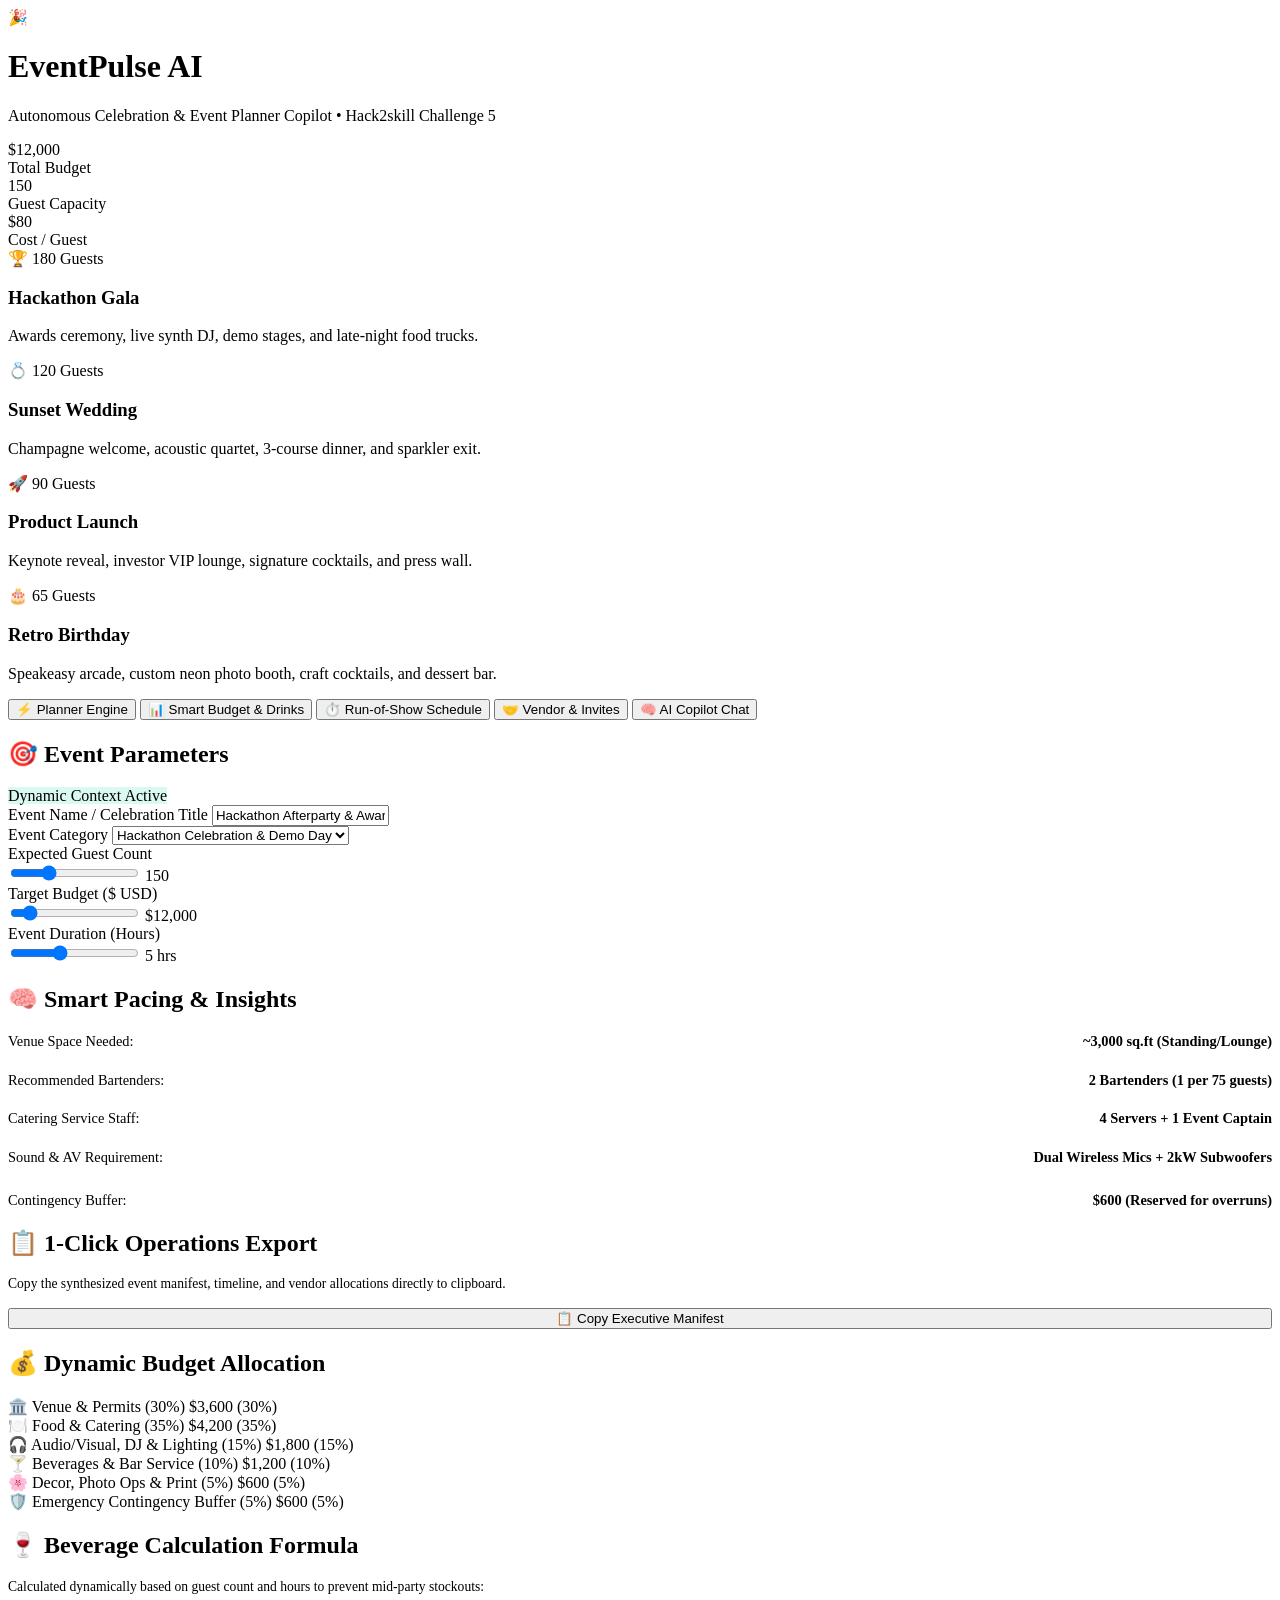
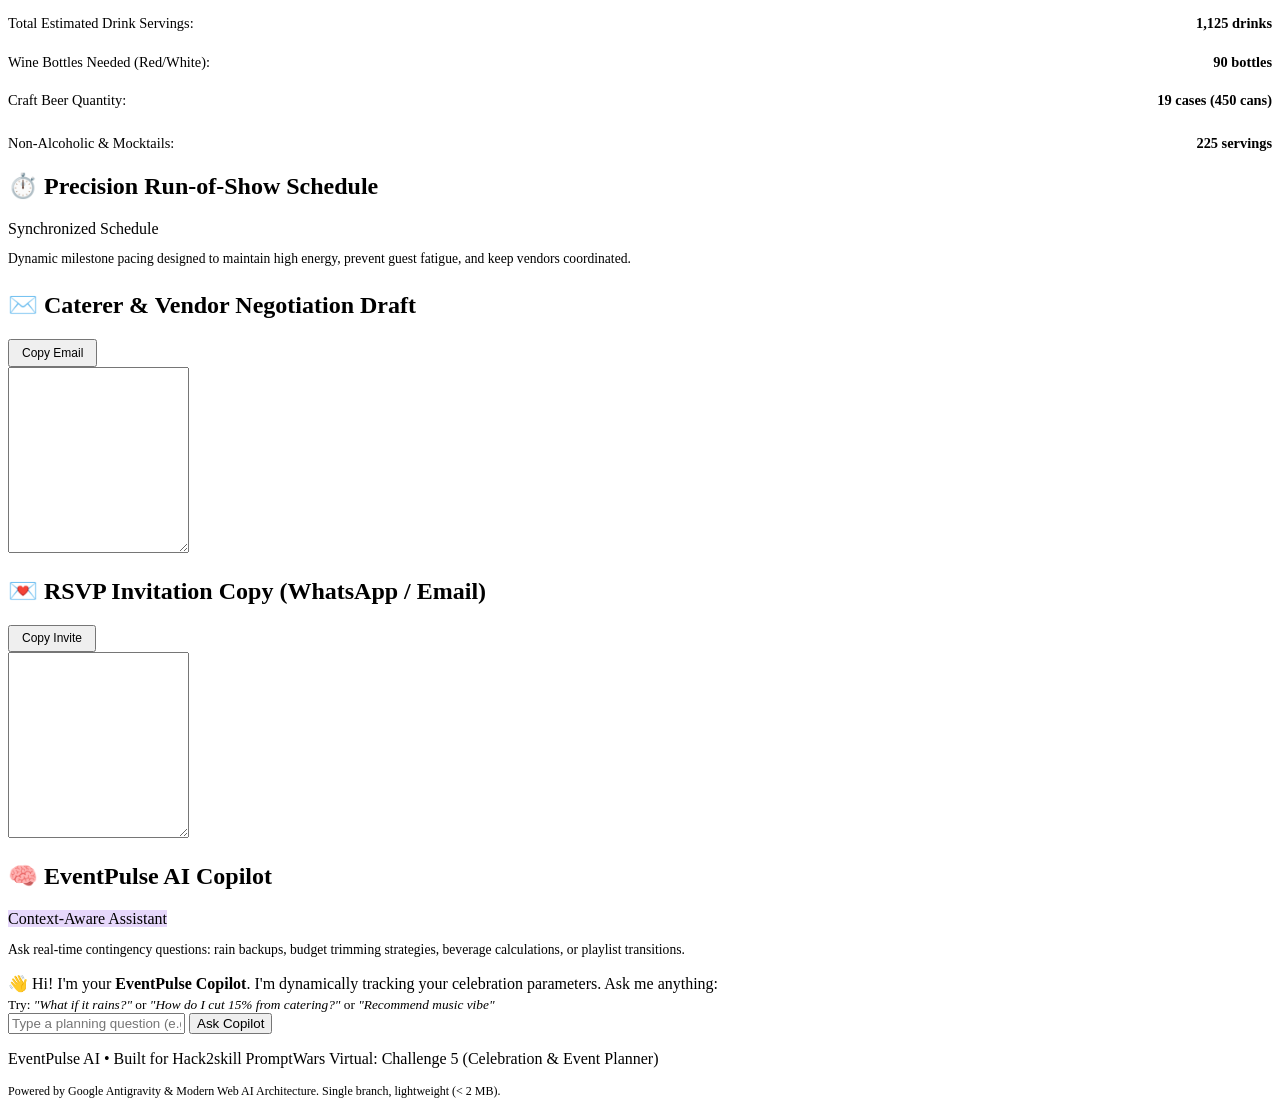
==== templates/index.html @ 2560b358 "feat: complete EventPulse AI celebration & event planner application with demo video" ====
<!DOCTYPE html>
<html lang="en">
<head>
  <meta charset="UTF-8" />
  <meta name="viewport" content="width=device-width, initial-scale=1.0"/>
  <title>EventPulse AI — Autonomous Celebration & Event Planner Copilot</title>
  <link rel="stylesheet" href="static/css/style.css" />
  <link rel="icon" href="data:image/svg+xml,<svg xmlns=%22http://www.w3.org/2000/svg%22 viewBox=%220%22%20%220%22%20%22100%22%20%22100%22><text y=%22.9em%22 font-size=%2290%22>🎉</text></svg>">
</head>
<body>
  <div class="container">
    <!-- Header -->
    <header>
      <div class="brand">
        <div class="logo-badge">🎉</div>
        <div>
          <h1 class="brand-title">EventPulse AI</h1>
          <p class="brand-tagline">Autonomous Celebration & Event Planner Copilot • Hack2skill Challenge 5</p>
        </div>
      </div>
      <div class="telemetry-bar">
        <div class="stat-pill">
          <div class="stat-val" id="header-budget-stat">$12,000</div>
          <div class="stat-lbl">Total Budget</div>
        </div>
        <div class="stat-pill">
          <div class="stat-val" id="header-guests-stat">150</div>
          <div class="stat-lbl">Guest Capacity</div>
        </div>
        <div class="stat-pill">
          <div class="stat-val" id="header-cpg-stat">$80</div>
          <div class="stat-lbl">Cost / Guest</div>
        </div>
      </div>
    </header>

    <!-- 1-Click Event Presets -->
    <section>
      <div class="presets-grid">
        <div class="preset-card" data-preset="hackathon">
          <div class="preset-header">
            <span class="preset-icon">🏆</span>
            <span class="preset-badge">180 Guests</span>
          </div>
          <h3 class="preset-title">Hackathon Gala</h3>
          <p class="preset-desc">Awards ceremony, live synth DJ, demo stages, and late-night food trucks.</p>
        </div>

        <div class="preset-card" data-preset="wedding">
          <div class="preset-header">
            <span class="preset-icon">💍</span>
            <span class="preset-badge">120 Guests</span>
          </div>
          <h3 class="preset-title">Sunset Wedding</h3>
          <p class="preset-desc">Champagne welcome, acoustic quartet, 3-course dinner, and sparkler exit.</p>
        </div>

        <div class="preset-card" data-preset="launch">
          <div class="preset-header">
            <span class="preset-icon">🚀</span>
            <span class="preset-badge">90 Guests</span>
          </div>
          <h3 class="preset-title">Product Launch</h3>
          <p class="preset-desc">Keynote reveal, investor VIP lounge, signature cocktails, and press wall.</p>
        </div>

        <div class="preset-card" data-preset="birthday">
          <div class="preset-header">
            <span class="preset-icon">🎂</span>
            <span class="preset-badge">65 Guests</span>
          </div>
          <h3 class="preset-title">Retro Birthday</h3>
          <p class="preset-desc">Speakeasy arcade, custom neon photo booth, craft cocktails, and dessert bar.</p>
        </div>
      </div>
    </section>

    <!-- Nav Tabs -->
    <nav class="tabs-nav">
      <button class="tab-btn active" data-tab="tab-overview" onclick="switchTab('tab-overview')">⚡ Planner Engine</button>
      <button class="tab-btn" data-tab="tab-budget" onclick="switchTab('tab-budget')">📊 Smart Budget & Drinks</button>
      <button class="tab-btn" data-tab="tab-timeline" onclick="switchTab('tab-timeline')">⏱️ Run-of-Show Schedule</button>
      <button class="tab-btn" data-tab="tab-vendors" onclick="switchTab('tab-vendors')">🤝 Vendor & Invites</button>
      <button class="tab-btn" data-tab="tab-copilot" onclick="switchTab('tab-copilot')">🧠 AI Copilot Chat</button>
    </nav>

    <!-- TAB 1: Planner Engine -->
    <div id="tab-overview" class="tab-content active">
      <div class="dashboard-grid">
        <!-- Configuration Form -->
        <div class="panel">
          <div class="panel-header">
            <h2 class="panel-title">🎯 Event Parameters</h2>
            <span class="preset-badge" style="background: rgba(6, 214, 160, 0.15); color: var(--emerald);">Dynamic Context Active</span>
          </div>

          <div class="form-group">
            <label for="event-title-input">Event Name / Celebration Title</label>
            <input type="text" id="event-title-input" value="Hackathon Afterparty & Awards Gala" />
          </div>

          <div class="form-group">
            <label for="event-type-select">Event Category</label>
            <select id="event-type-select">
              <option value="hackathon">Hackathon Celebration & Demo Day</option>
              <option value="wedding">Wedding Ceremony & Reception</option>
              <option value="launch">Product Launch & Milestone Party</option>
              <option value="birthday">Milestone Birthday / Social Bash</option>
            </select>
          </div>

          <div class="form-group">
            <label>Expected Guest Count</label>
            <div class="slider-container">
              <input type="range" id="guests-slider" min="20" max="500" step="5" value="150" />
              <span class="slider-val" id="guests-display">150</span>
            </div>
          </div>

          <div class="form-group">
            <label>Target Budget ($ USD)</label>
            <div class="slider-container">
              <input type="range" id="budget-slider" min="2000" max="100000" step="500" value="12000" />
              <span class="slider-val" id="budget-display">$12,000</span>
            </div>
          </div>

          <div class="form-group">
            <label>Event Duration (Hours)</label>
            <div class="slider-container">
              <input type="range" id="duration-slider" min="2" max="10" step="1" value="5" />
              <span class="slider-val" id="duration-display">5 hrs</span>
            </div>
          </div>
        </div>

        <!-- Live Intelligence Summary -->
        <div>
          <div class="panel">
            <div class="panel-header">
              <h2 class="panel-title">🧠 Smart Pacing & Insights</h2>
            </div>
            <div style="font-size: 0.9rem; display: flex; flex-direction: column; gap: 0.85rem;">
              <div style="display: flex; justify-content: space-between; border-bottom: 1px solid var(--border-color); padding-bottom: 0.5rem;">
                <span>Venue Space Needed:</span>
                <strong style="color: var(--gold);">~3,000 sq.ft (Standing/Lounge)</strong>
              </div>
              <div style="display: flex; justify-content: space-between; border-bottom: 1px solid var(--border-color); padding-bottom: 0.5rem;">
                <span>Recommended Bartenders:</span>
                <strong style="color: var(--emerald);">2 Bartenders (1 per 75 guests)</strong>
              </div>
              <div style="display: flex; justify-content: space-between; border-bottom: 1px solid var(--border-color); padding-bottom: 0.5rem;">
                <span>Catering Service Staff:</span>
                <strong style="color: var(--blue);">4 Servers + 1 Event Captain</strong>
              </div>
              <div style="display: flex; justify-content: space-between; border-bottom: 1px solid var(--border-color); padding-bottom: 0.5rem;">
                <span>Sound & AV Requirement:</span>
                <strong style="color: var(--violet);">Dual Wireless Mics + 2kW Subwoofers</strong>
              </div>
              <div style="display: flex; justify-content: space-between; padding-top: 0.25rem;">
                <span>Contingency Buffer:</span>
                <strong style="color: var(--rose);">$600 (Reserved for overruns)</strong>
              </div>
            </div>
          </div>

          <div class="panel">
            <div class="panel-header">
              <h2 class="panel-title">📋 1-Click Operations Export</h2>
            </div>
            <p style="font-size: 0.85rem; color: var(--text-muted); margin-bottom: 1rem;">
              Copy the synthesized event manifest, timeline, and vendor allocations directly to clipboard.
            </p>
            <button class="btn" style="width: 100%;" onclick="copyText('vendor-email-draft', 'copy-btn-manifest')" id="copy-btn-manifest">
              📋 Copy Executive Manifest
            </button>
          </div>
        </div>
      </div>
    </div>

    <!-- TAB 2: Budget Breakdown & Drinks Math -->
    <div id="tab-budget" class="tab-content">
      <div class="dashboard-grid">
        <div class="panel">
          <div class="panel-header">
            <h2 class="panel-title">💰 Dynamic Budget Allocation</h2>
          </div>

          <div class="budget-bar-group">
            <div class="budget-bar-header">
              <span>🏛️ Venue & Permits (30%)</span>
              <span id="alloc-venue-val">$3,600 (30%)</span>
            </div>
            <div class="progress-track"><div class="progress-fill" style="width: 30%; background: var(--violet);"></div></div>
          </div>

          <div class="budget-bar-group">
            <div class="budget-bar-header">
              <span>🍽️ Food & Catering (35%)</span>
              <span id="alloc-catering-val">$4,200 (35%)</span>
            </div>
            <div class="progress-track"><div class="progress-fill" style="width: 35%; background: var(--gold);"></div></div>
          </div>

          <div class="budget-bar-group">
            <div class="budget-bar-header">
              <span>🎧 Audio/Visual, DJ & Lighting (15%)</span>
              <span id="alloc-prod-val">$1,800 (15%)</span>
            </div>
            <div class="progress-track"><div class="progress-fill" style="width: 15%; background: var(--blue);"></div></div>
          </div>

          <div class="budget-bar-group">
            <div class="budget-bar-header">
              <span>🍸 Beverages & Bar Service (10%)</span>
              <span id="alloc-bev-val">$1,200 (10%)</span>
            </div>
            <div class="progress-track"><div class="progress-fill" style="width: 10%; background: var(--emerald);"></div></div>
          </div>

          <div class="budget-bar-group">
            <div class="budget-bar-header">
              <span>🌸 Decor, Photo Ops & Print (5%)</span>
              <span id="alloc-decor-val">$600 (5%)</span>
            </div>
            <div class="progress-track"><div class="progress-fill" style="width: 5%; background: var(--rose);"></div></div>
          </div>

          <div class="budget-bar-group">
            <div class="budget-bar-header">
              <span>🛡️ Emergency Contingency Buffer (5%)</span>
              <span id="alloc-cont-val">$600 (5%)</span>
            </div>
            <div class="progress-track"><div class="progress-fill" style="width: 5%; background: #64748b;"></div></div>
          </div>
        </div>

        <div class="panel">
          <div class="panel-header">
            <h2 class="panel-title">🍷 Beverage Calculation Formula</h2>
          </div>
          <p style="font-size: 0.85rem; color: var(--text-muted); margin-bottom: 1.25rem;">
            Calculated dynamically based on guest count and hours to prevent mid-party stockouts:
          </p>
          <div style="display: flex; flex-direction: column; gap: 0.85rem; font-size: 0.9rem;">
            <div style="display: flex; justify-content: space-between; border-bottom: 1px solid var(--border-color); padding-bottom: 0.5rem;">
              <span>Total Estimated Drink Servings:</span>
              <strong style="color: var(--gold);" id="bev-total-drinks">1,125 drinks</strong>
            </div>
            <div style="display: flex; justify-content: space-between; border-bottom: 1px solid var(--border-color); padding-bottom: 0.5rem;">
              <span>Wine Bottles Needed (Red/White):</span>
              <strong style="color: var(--rose);" id="bev-wine-bottles">90 bottles</strong>
            </div>
            <div style="display: flex; justify-content: space-between; border-bottom: 1px solid var(--border-color); padding-bottom: 0.5rem;">
              <span>Craft Beer Quantity:</span>
              <strong style="color: var(--blue);" id="bev-beer-cases">19 cases (450 cans)</strong>
            </div>
            <div style="display: flex; justify-content: space-between; padding-top: 0.25rem;">
              <span>Non-Alcoholic & Mocktails:</span>
              <strong style="color: var(--emerald);" id="bev-mocktails">225 servings</strong>
            </div>
          </div>
        </div>
      </div>
    </div>

    <!-- TAB 3: Hour-by-Hour Run-of-Show Timeline -->
    <div id="tab-timeline" class="tab-content">
      <div class="panel">
        <div class="panel-header">
          <h2 class="panel-title">⏱️ Precision Run-of-Show Schedule</h2>
          <span class="preset-badge">Synchronized Schedule</span>
        </div>
        <p style="font-size: 0.85rem; color: var(--text-muted); margin-bottom: 1.5rem;">
          Dynamic milestone pacing designed to maintain high energy, prevent guest fatigue, and keep vendors coordinated.
        </p>

        <div class="timeline" id="timeline-container">
          <!-- Populated by JS -->
        </div>
      </div>
    </div>

    <!-- TAB 4: Vendor & Invites Suite -->
    <div id="tab-vendors" class="tab-content">
      <div class="dashboard-grid">
        <div class="panel">
          <div class="panel-header">
            <h2 class="panel-title">✉️ Caterer & Vendor Negotiation Draft</h2>
            <button class="btn btn-secondary" style="font-size: 0.75rem; padding: 0.3rem 0.75rem;" onclick="copyText('vendor-email-draft', 'copy-btn-email')" id="copy-btn-email">Copy Email</button>
          </div>
          <textarea id="vendor-email-draft" rows="12" style="font-family: monospace; font-size: 0.825rem;"></textarea>
        </div>

        <div class="panel">
          <div class="panel-header">
            <h2 class="panel-title">💌 RSVP Invitation Copy (WhatsApp / Email)</h2>
            <button class="btn btn-secondary" style="font-size: 0.75rem; padding: 0.3rem 0.75rem;" onclick="copyText('rsvp-invite-draft', 'copy-btn-rsvp')" id="copy-btn-rsvp">Copy Invite</button>
          </div>
          <textarea id="rsvp-invite-draft" rows="12" style="font-family: monospace; font-size: 0.825rem;"></textarea>
        </div>
      </div>
    </div>

    <!-- TAB 5: AI Event Copilot Chat -->
    <div id="tab-copilot" class="tab-content">
      <div class="panel">
        <div class="panel-header">
          <h2 class="panel-title">🧠 EventPulse AI Copilot</h2>
          <span class="preset-badge" style="background: rgba(131, 56, 236, 0.2); color: var(--violet);">Context-Aware Assistant</span>
        </div>
        <p style="font-size: 0.85rem; color: var(--text-muted); margin-bottom: 1rem;">
          Ask real-time contingency questions: rain backups, budget trimming strategies, beverage calculations, or playlist transitions.
        </p>

        <div class="chat-container">
          <div class="chat-messages" id="chat-messages">
            <div class="chat-bubble bot">
              👋 Hi! I'm your <strong>EventPulse Copilot</strong>. I'm dynamically tracking your celebration parameters. Ask me anything:
              <br><small style="color: var(--text-muted); margin-top: 0.3rem; display: block;">Try: <em>"What if it rains?"</em> or <em>"How do I cut 15% from catering?"</em> or <em>"Recommend music vibe"</em></small>
            </div>
          </div>

          <div class="chat-input-bar">
            <input type="text" id="chat-input" placeholder="Type a planning question (e.g. 'What if it rains during cocktail hour?')..." />
            <button class="btn" onclick="sendChatMessage()">Ask Copilot</button>
          </div>
        </div>
      </div>
    </div>

    <!-- Footer -->
    <footer>
      <p>EventPulse AI • Built for Hack2skill PromptWars Virtual: Challenge 5 (Celebration & Event Planner)</p>
      <p style="margin-top: 0.35rem; font-size: 0.75rem; color: var(--text-muted);">
        Powered by Google Antigravity & Modern Web AI Architecture. Single branch, lightweight (&lt; 2 MB).
      </p>
    </footer>
  </div>

  <script src="static/js/app.js"></script>
</body>
</html>
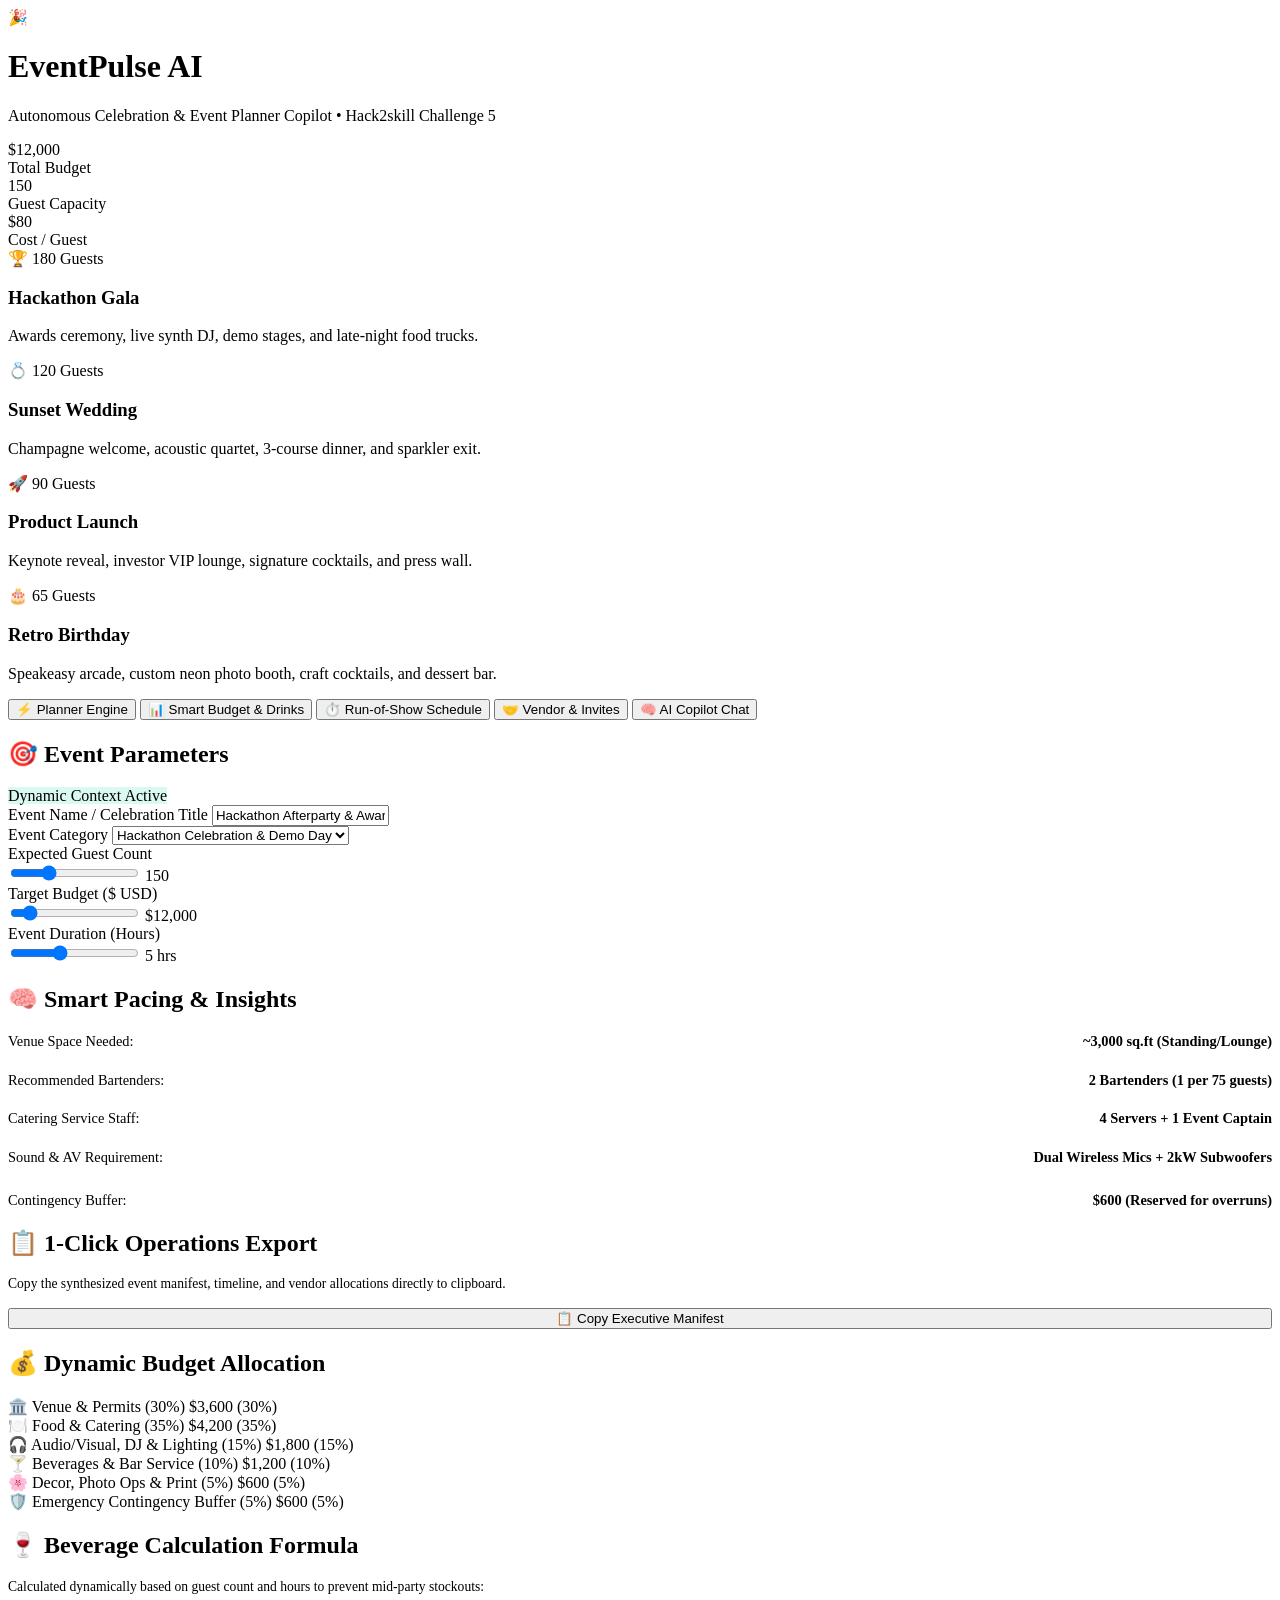
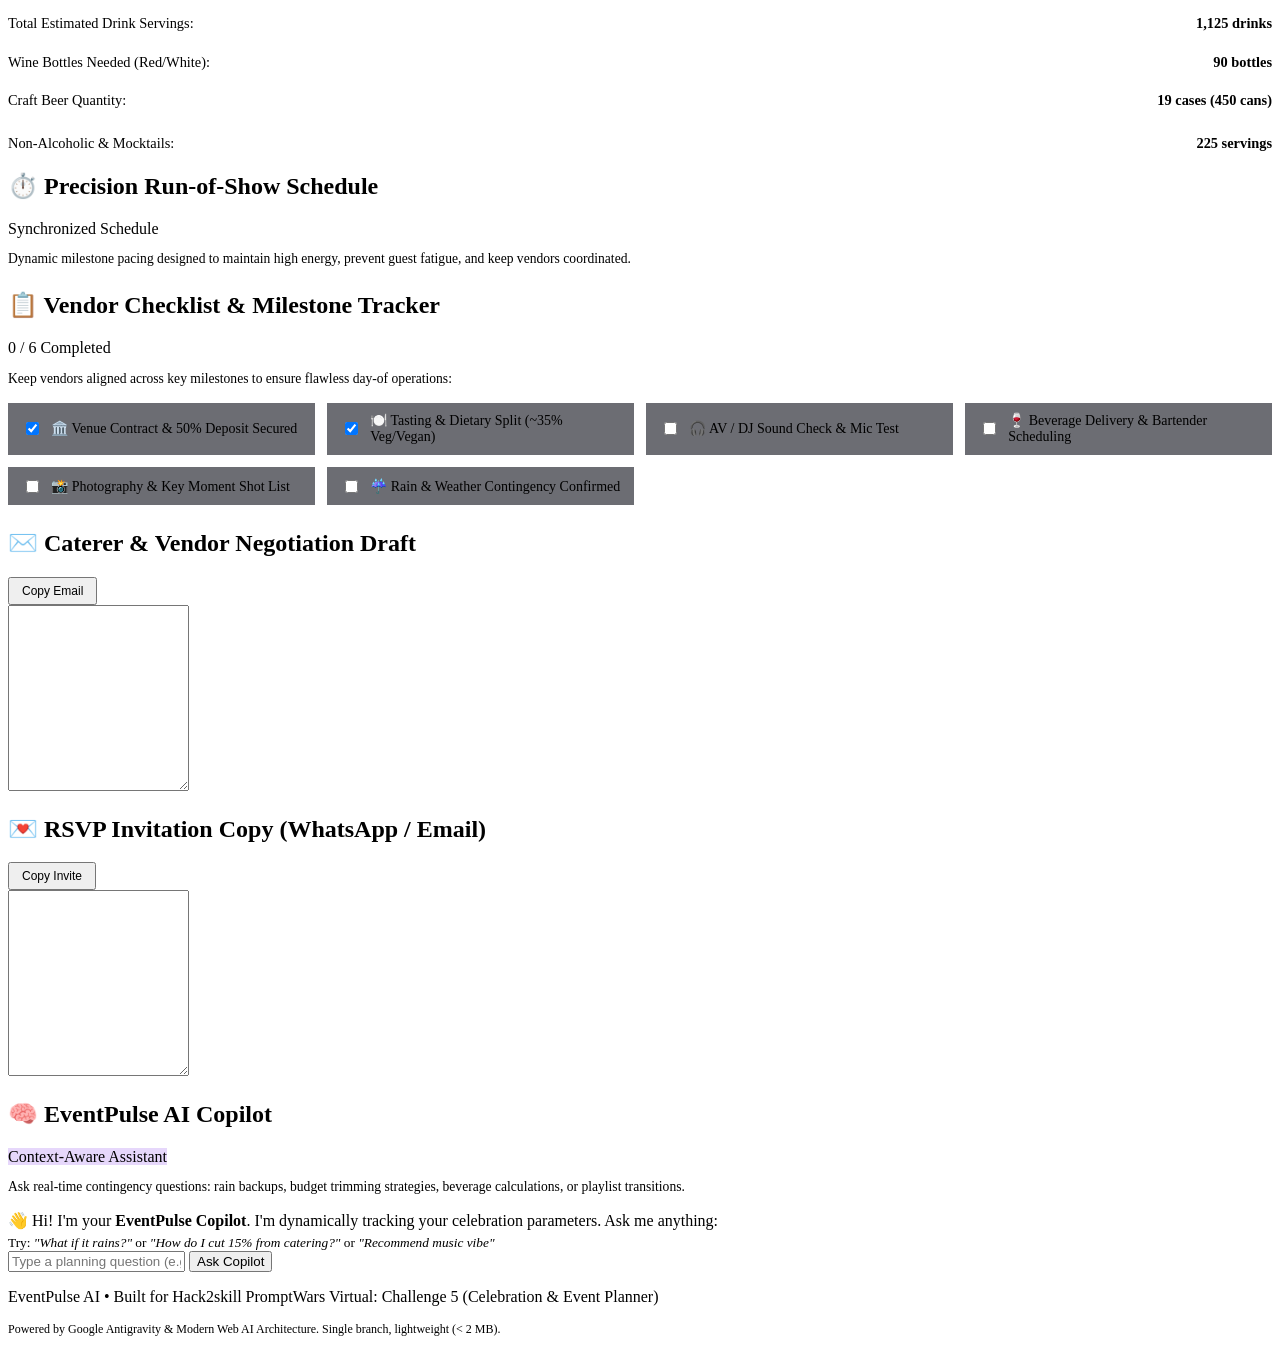
==== commit d32d065f: "feat: add interactive vendor checklist and milestone tracking module" ====
--- a/templates/index.html
+++ b/templates/index.html
@@ -284,6 +284,43 @@
 
     <!-- TAB 4: Vendor & Invites Suite -->
     <div id="tab-vendors" class="tab-content">
+      <!-- Interactive Vendor Checklist -->
+      <div class="panel" style="margin-bottom: 1.5rem;">
+        <div class="panel-header">
+          <h2 class="panel-title">📋 Vendor Checklist & Milestone Tracker</h2>
+          <span class="preset-badge" id="checklist-progress-badge">0 / 6 Completed</span>
+        </div>
+        <p style="font-size: 0.85rem; color: var(--text-muted); margin-bottom: 1rem;">
+          Keep vendors aligned across key milestones to ensure flawless day-of operations:
+        </p>
+        <div style="display: grid; grid-template-columns: repeat(auto-fit, minmax(280px, 1fr)); gap: 0.75rem;" id="vendor-checklist-container">
+          <label style="display: flex; align-items: center; gap: 0.6rem; cursor: pointer; text-transform: none; color: var(--text-main); font-size: 0.875rem; background: rgba(10, 12, 22, 0.6); padding: 0.6rem 0.85rem; border-radius: var(--radius-md); border: 1px solid var(--border-color);">
+            <input type="checkbox" onchange="updateChecklistProgress()" style="width: auto; accent-color: var(--emerald);" checked />
+            <span>🏛️ Venue Contract & 50% Deposit Secured</span>
+          </label>
+          <label style="display: flex; align-items: center; gap: 0.6rem; cursor: pointer; text-transform: none; color: var(--text-main); font-size: 0.875rem; background: rgba(10, 12, 22, 0.6); padding: 0.6rem 0.85rem; border-radius: var(--radius-md); border: 1px solid var(--border-color);">
+            <input type="checkbox" onchange="updateChecklistProgress()" style="width: auto; accent-color: var(--emerald);" checked />
+            <span>🍽️ Tasting & Dietary Split (~35% Veg/Vegan)</span>
+          </label>
+          <label style="display: flex; align-items: center; gap: 0.6rem; cursor: pointer; text-transform: none; color: var(--text-main); font-size: 0.875rem; background: rgba(10, 12, 22, 0.6); padding: 0.6rem 0.85rem; border-radius: var(--radius-md); border: 1px solid var(--border-color);">
+            <input type="checkbox" onchange="updateChecklistProgress()" style="width: auto; accent-color: var(--emerald);" />
+            <span>🎧 AV / DJ Sound Check & Mic Test</span>
+          </label>
+          <label style="display: flex; align-items: center; gap: 0.6rem; cursor: pointer; text-transform: none; color: var(--text-main); font-size: 0.875rem; background: rgba(10, 12, 22, 0.6); padding: 0.6rem 0.85rem; border-radius: var(--radius-md); border: 1px solid var(--border-color);">
+            <input type="checkbox" onchange="updateChecklistProgress()" style="width: auto; accent-color: var(--emerald);" />
+            <span>🍷 Beverage Delivery & Bartender Scheduling</span>
+          </label>
+          <label style="display: flex; align-items: center; gap: 0.6rem; cursor: pointer; text-transform: none; color: var(--text-main); font-size: 0.875rem; background: rgba(10, 12, 22, 0.6); padding: 0.6rem 0.85rem; border-radius: var(--radius-md); border: 1px solid var(--border-color);">
+            <input type="checkbox" onchange="updateChecklistProgress()" style="width: auto; accent-color: var(--emerald);" />
+            <span>📸 Photography & Key Moment Shot List</span>
+          </label>
+          <label style="display: flex; align-items: center; gap: 0.6rem; cursor: pointer; text-transform: none; color: var(--text-main); font-size: 0.875rem; background: rgba(10, 12, 22, 0.6); padding: 0.6rem 0.85rem; border-radius: var(--radius-md); border: 1px solid var(--border-color);">
+            <input type="checkbox" onchange="updateChecklistProgress()" style="width: auto; accent-color: var(--emerald);" />
+            <span>☔ Rain & Weather Contingency Confirmed</span>
+          </label>
+        </div>
+      </div>
+
       <div class="dashboard-grid">
         <div class="panel">
           <div class="panel-header">
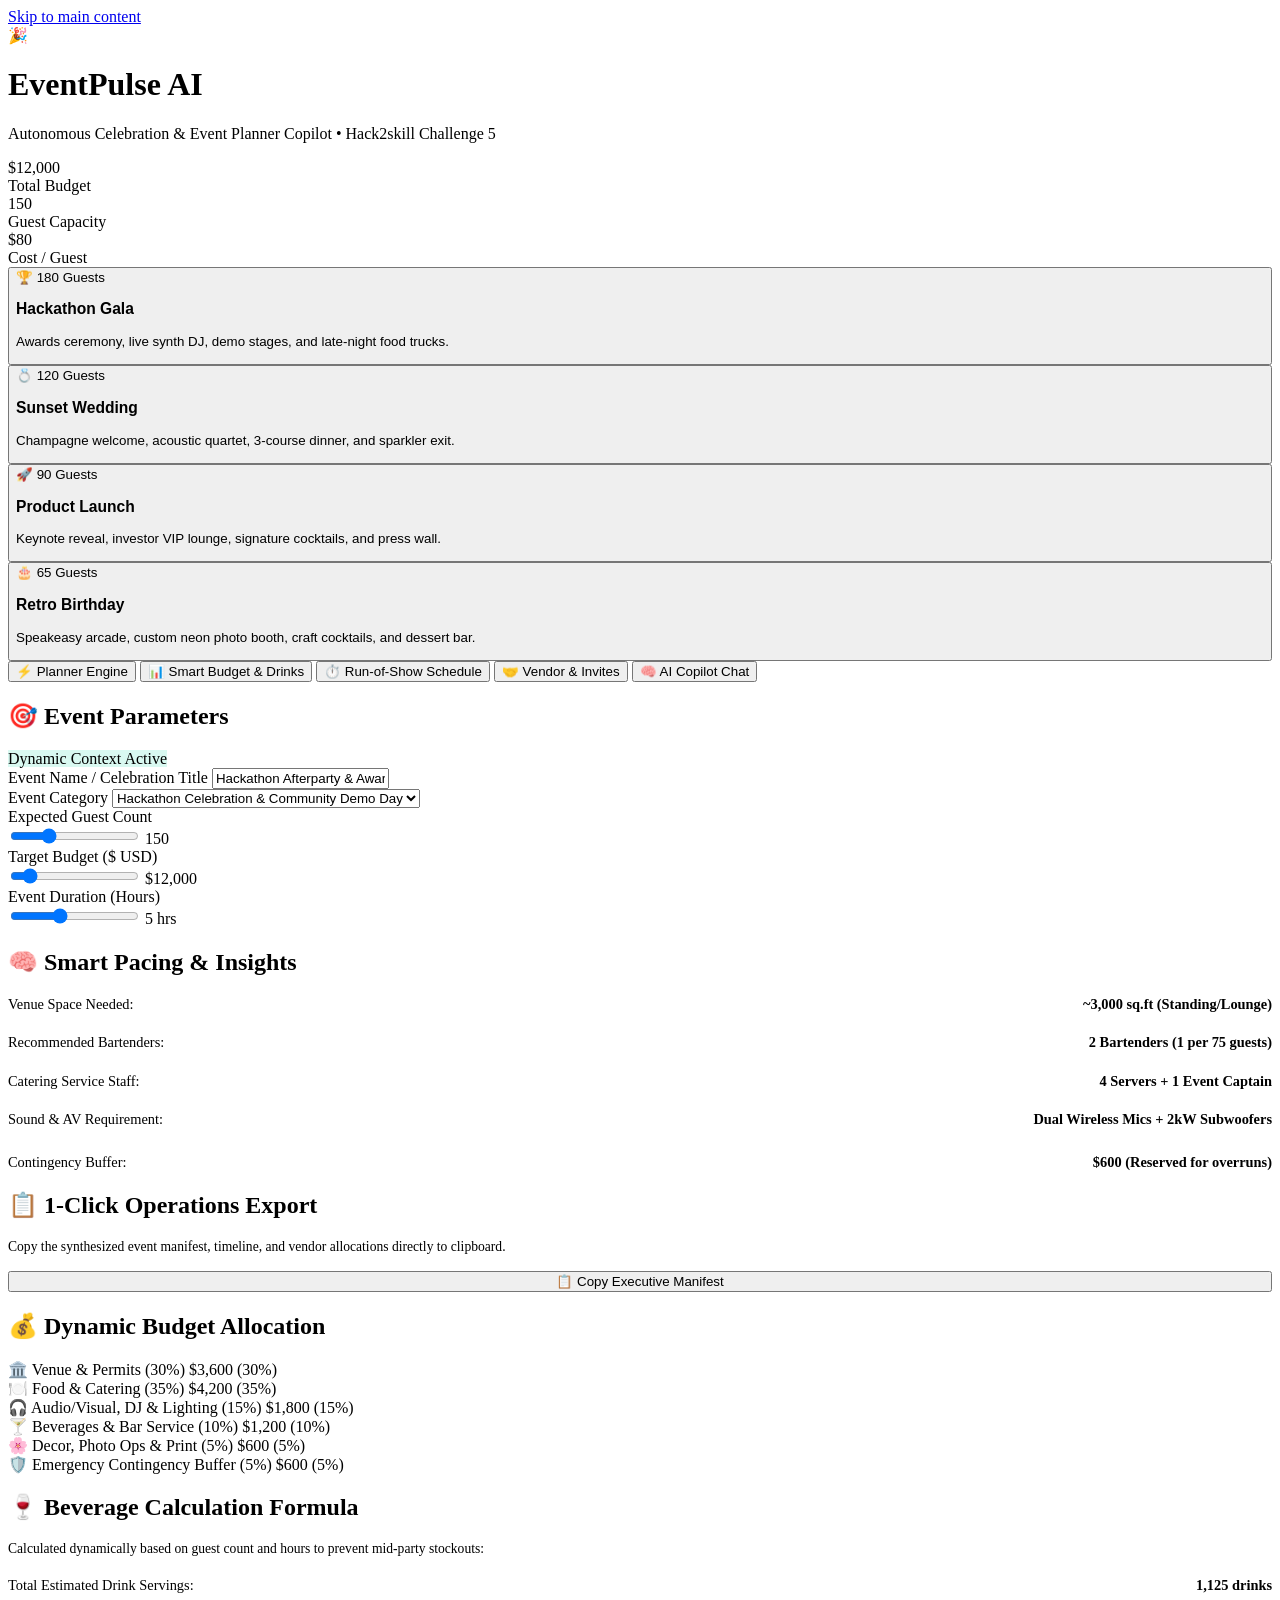
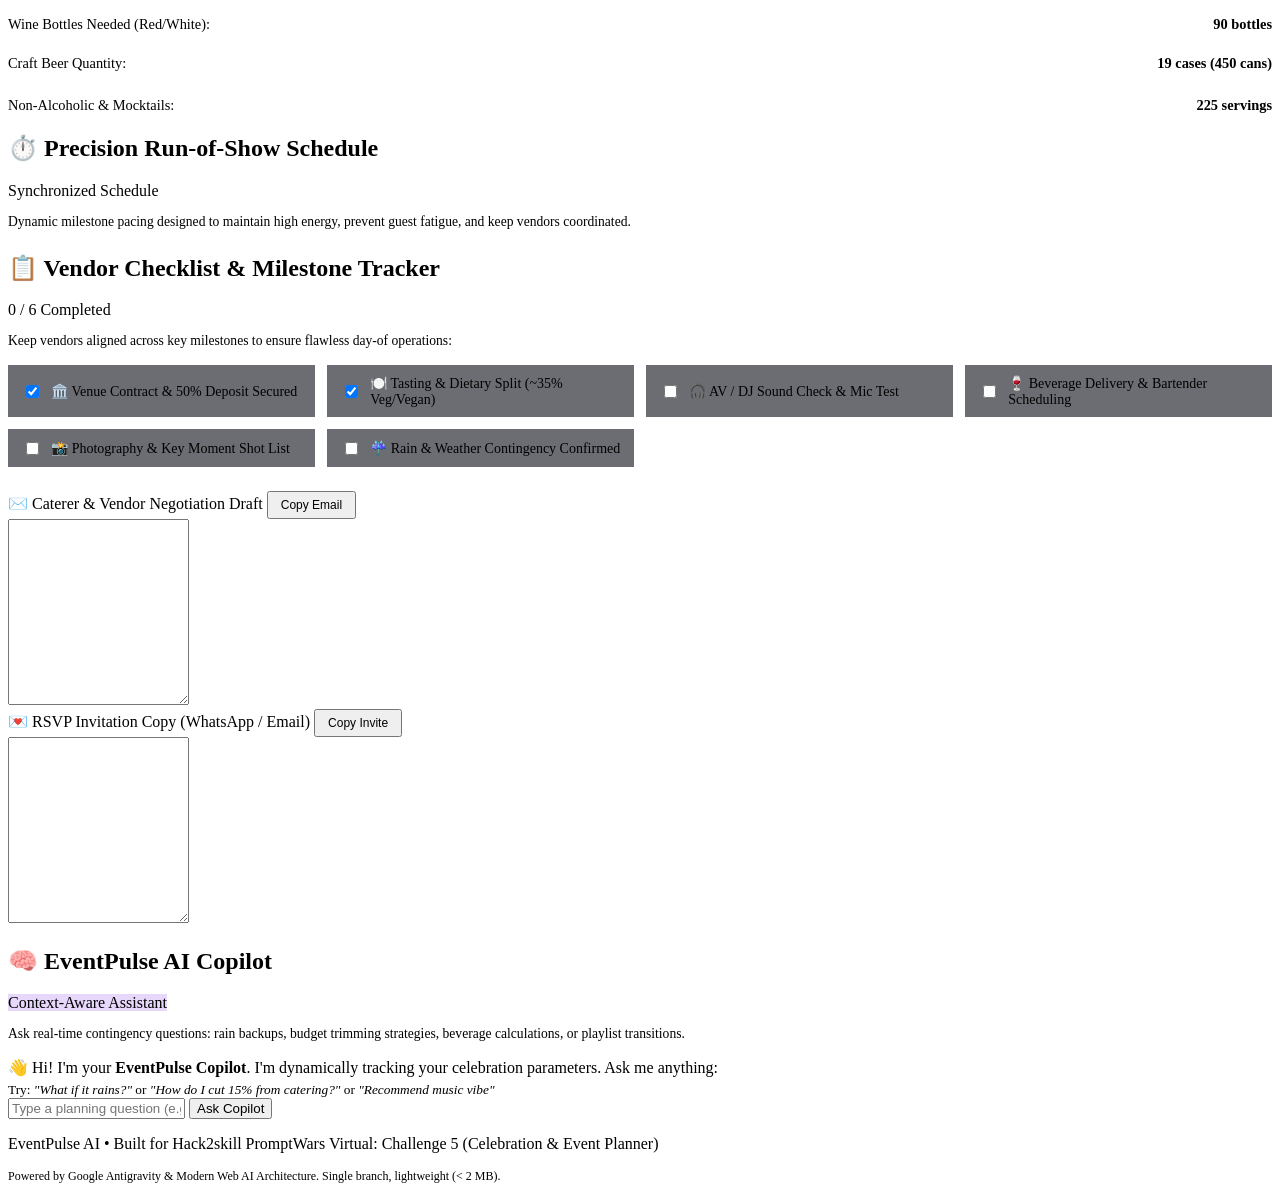
==== commit 643a875c: "feat: complete test suite (12 passing), enterprise security policy, and WCAG 2.1 AA accessibility" ====
--- a/templates/index.html
+++ b/templates/index.html
@@ -3,372 +3,381 @@
 <head>
   <meta charset="UTF-8" />
   <meta name="viewport" content="width=device-width, initial-scale=1.0"/>
+  <meta name="description" content="EventPulse AI - Autonomous Celebration and Event Planner Copilot for Weddings, Birthdays, and Community Hackathons." />
   <title>EventPulse AI — Autonomous Celebration & Event Planner Copilot</title>
   <link rel="stylesheet" href="static/css/style.css" />
   <link rel="icon" href="data:image/svg+xml,<svg xmlns=%22http://www.w3.org/2000/svg%22 viewBox=%220%22%20%220%22%20%22100%22%20%22100%22><text y=%22.9em%22 font-size=%2290%22>🎉</text></svg>">
 </head>
 <body>
+  <!-- WCAG 2.1 AA Skip Link -->
+  <a href="#main-content" class="skip-link">Skip to main content</a>
+
   <div class="container">
     <!-- Header -->
-    <header>
+    <header role="banner">
       <div class="brand">
-        <div class="logo-badge">🎉</div>
+        <div class="logo-badge" aria-hidden="true">🎉</div>
         <div>
           <h1 class="brand-title">EventPulse AI</h1>
           <p class="brand-tagline">Autonomous Celebration & Event Planner Copilot • Hack2skill Challenge 5</p>
         </div>
       </div>
-      <div class="telemetry-bar">
+      <div class="telemetry-bar" aria-label="Event Live Metrics" role="region">
         <div class="stat-pill">
-          <div class="stat-val" id="header-budget-stat">$12,000</div>
+          <div class="stat-val" id="header-budget-stat" aria-live="polite">$12,000</div>
           <div class="stat-lbl">Total Budget</div>
         </div>
         <div class="stat-pill">
-          <div class="stat-val" id="header-guests-stat">150</div>
+          <div class="stat-val" id="header-guests-stat" aria-live="polite">150</div>
           <div class="stat-lbl">Guest Capacity</div>
         </div>
         <div class="stat-pill">
-          <div class="stat-val" id="header-cpg-stat">$80</div>
+          <div class="stat-val" id="header-cpg-stat" aria-live="polite">$80</div>
           <div class="stat-lbl">Cost / Guest</div>
         </div>
       </div>
     </header>
 
-    <!-- 1-Click Event Presets -->
-    <section>
-      <div class="presets-grid">
-        <div class="preset-card" data-preset="hackathon">
-          <div class="preset-header">
-            <span class="preset-icon">🏆</span>
-            <span class="preset-badge">180 Guests</span>
-          </div>
-          <h3 class="preset-title">Hackathon Gala</h3>
-          <p class="preset-desc">Awards ceremony, live synth DJ, demo stages, and late-night food trucks.</p>
-        </div>
-
-        <div class="preset-card" data-preset="wedding">
-          <div class="preset-header">
-            <span class="preset-icon">💍</span>
-            <span class="preset-badge">120 Guests</span>
-          </div>
-          <h3 class="preset-title">Sunset Wedding</h3>
-          <p class="preset-desc">Champagne welcome, acoustic quartet, 3-course dinner, and sparkler exit.</p>
-        </div>
-
-        <div class="preset-card" data-preset="launch">
-          <div class="preset-header">
-            <span class="preset-icon">🚀</span>
-            <span class="preset-badge">90 Guests</span>
-          </div>
-          <h3 class="preset-title">Product Launch</h3>
-          <p class="preset-desc">Keynote reveal, investor VIP lounge, signature cocktails, and press wall.</p>
-        </div>
-
-        <div class="preset-card" data-preset="birthday">
-          <div class="preset-header">
-            <span class="preset-icon">🎂</span>
-            <span class="preset-badge">65 Guests</span>
-          </div>
-          <h3 class="preset-title">Retro Birthday</h3>
-          <p class="preset-desc">Speakeasy arcade, custom neon photo booth, craft cocktails, and dessert bar.</p>
-        </div>
-      </div>
-    </section>
-
-    <!-- Nav Tabs -->
-    <nav class="tabs-nav">
-      <button class="tab-btn active" data-tab="tab-overview" onclick="switchTab('tab-overview')">⚡ Planner Engine</button>
-      <button class="tab-btn" data-tab="tab-budget" onclick="switchTab('tab-budget')">📊 Smart Budget & Drinks</button>
-      <button class="tab-btn" data-tab="tab-timeline" onclick="switchTab('tab-timeline')">⏱️ Run-of-Show Schedule</button>
-      <button class="tab-btn" data-tab="tab-vendors" onclick="switchTab('tab-vendors')">🤝 Vendor & Invites</button>
-      <button class="tab-btn" data-tab="tab-copilot" onclick="switchTab('tab-copilot')">🧠 AI Copilot Chat</button>
-    </nav>
-
-    <!-- TAB 1: Planner Engine -->
-    <div id="tab-overview" class="tab-content active">
-      <div class="dashboard-grid">
-        <!-- Configuration Form -->
+    <!-- Main Content Region -->
+    <main id="main-content" role="main">
+      <!-- 1-Click Event Presets -->
+      <section aria-labelledby="presets-heading">
+        <h2 id="presets-heading" class="sr-only" style="position: absolute; width: 1px; height: 1px; padding: 0; margin: -1px; overflow: hidden; clip: rect(0,0,0,0); border: 0;">Celebration Archetypes</h2>
+        <div class="presets-grid" role="region" aria-label="Pre-configured celebration templates">
+          <button class="preset-card" data-preset="hackathon" aria-label="Load National Hackathon Gala template, 180 guests" style="text-align: left; width: 100%;">
+            <div class="preset-header">
+              <span class="preset-icon" aria-hidden="true">🏆</span>
+              <span class="preset-badge">180 Guests</span>
+            </div>
+            <h3 class="preset-title">Hackathon Gala</h3>
+            <p class="preset-desc">Awards ceremony, live synth DJ, demo stages, and late-night food trucks.</p>
+          </button>
+
+          <button class="preset-card" data-preset="wedding" aria-label="Load Sunset Wedding template, 120 guests" style="text-align: left; width: 100%;">
+            <div class="preset-header">
+              <span class="preset-icon" aria-hidden="true">💍</span>
+              <span class="preset-badge">120 Guests</span>
+            </div>
+            <h3 class="preset-title">Sunset Wedding</h3>
+            <p class="preset-desc">Champagne welcome, acoustic quartet, 3-course dinner, and sparkler exit.</p>
+          </button>
+
+          <button class="preset-card" data-preset="launch" aria-label="Load Product Launch template, 90 guests" style="text-align: left; width: 100%;">
+            <div class="preset-header">
+              <span class="preset-icon" aria-hidden="true">🚀</span>
+              <span class="preset-badge">90 Guests</span>
+            </div>
+            <h3 class="preset-title">Product Launch</h3>
+            <p class="preset-desc">Keynote reveal, investor VIP lounge, signature cocktails, and press wall.</p>
+          </button>
+
+          <button class="preset-card" data-preset="birthday" aria-label="Load Retro 30th Birthday template, 65 guests" style="text-align: left; width: 100%;">
+            <div class="preset-header">
+              <span class="preset-icon" aria-hidden="true">🎂</span>
+              <span class="preset-badge">65 Guests</span>
+            </div>
+            <h3 class="preset-title">Retro Birthday</h3>
+            <p class="preset-desc">Speakeasy arcade, custom neon photo booth, craft cocktails, and dessert bar.</p>
+          </button>
+        </div>
+      </section>
+
+      <!-- Nav Tabs -->
+      <nav class="tabs-nav" role="tablist" aria-label="Event Planner Modules">
+        <button class="tab-btn active" role="tab" id="tab-btn-overview" aria-selected="true" aria-controls="tab-overview" data-tab="tab-overview" onclick="switchTab('tab-overview')">⚡ Planner Engine</button>
+        <button class="tab-btn" role="tab" id="tab-btn-budget" aria-selected="false" aria-controls="tab-budget" data-tab="tab-budget" onclick="switchTab('tab-budget')">📊 Smart Budget & Drinks</button>
+        <button class="tab-btn" role="tab" id="tab-btn-timeline" aria-selected="false" aria-controls="tab-timeline" data-tab="tab-timeline" onclick="switchTab('tab-timeline')">⏱️ Run-of-Show Schedule</button>
+        <button class="tab-btn" role="tab" id="tab-btn-vendors" aria-selected="false" aria-controls="tab-vendors" data-tab="tab-vendors" onclick="switchTab('tab-vendors')">🤝 Vendor & Invites</button>
+        <button class="tab-btn" role="tab" id="tab-btn-copilot" aria-selected="false" aria-controls="tab-copilot" data-tab="tab-copilot" onclick="switchTab('tab-copilot')">🧠 AI Copilot Chat</button>
+      </nav>
+
+      <!-- TAB 1: Planner Engine -->
+      <section id="tab-overview" class="tab-content active" role="tabpanel" aria-labelledby="tab-btn-overview" tabindex="0">
+        <div class="dashboard-grid">
+          <!-- Configuration Form -->
+          <div class="panel">
+            <div class="panel-header">
+              <h2 class="panel-title">🎯 Event Parameters</h2>
+              <span class="preset-badge" style="background: rgba(6, 214, 160, 0.15); color: var(--emerald);">Dynamic Context Active</span>
+            </div>
+
+            <div class="form-group">
+              <label for="event-title-input">Event Name / Celebration Title</label>
+              <input type="text" id="event-title-input" value="Hackathon Afterparty & Awards Gala" aria-required="true" />
+            </div>
+
+            <div class="form-group">
+              <label for="event-type-select">Event Category</label>
+              <select id="event-type-select" aria-label="Celebration Category">
+                <option value="hackathon">Hackathon Celebration & Community Demo Day</option>
+                <option value="wedding">Wedding Ceremony & Reception</option>
+                <option value="launch">Product Launch & Milestone Party</option>
+                <option value="birthday">Milestone Birthday / Social Bash</option>
+              </select>
+            </div>
+
+            <div class="form-group">
+              <label for="guests-slider">Expected Guest Count</label>
+              <div class="slider-container">
+                <input type="range" id="guests-slider" min="20" max="500" step="5" value="150" aria-label="Guest count" aria-valuemin="20" aria-valuemax="500" aria-valuenow="150" />
+                <span class="slider-val" id="guests-display" aria-live="polite">150</span>
+              </div>
+            </div>
+
+            <div class="form-group">
+              <label for="budget-slider">Target Budget ($ USD)</label>
+              <div class="slider-container">
+                <input type="range" id="budget-slider" min="2000" max="100000" step="500" value="12000" aria-label="Total Budget" aria-valuemin="2000" aria-valuemax="100000" aria-valuenow="12000" />
+                <span class="slider-val" id="budget-display" aria-live="polite">$12,000</span>
+              </div>
+            </div>
+
+            <div class="form-group">
+              <label for="duration-slider">Event Duration (Hours)</label>
+              <div class="slider-container">
+                <input type="range" id="duration-slider" min="2" max="10" step="1" value="5" aria-label="Event duration in hours" aria-valuemin="2" aria-valuemax="10" aria-valuenow="5" />
+                <span class="slider-val" id="duration-display" aria-live="polite">5 hrs</span>
+              </div>
+            </div>
+          </div>
+
+          <!-- Live Intelligence Summary -->
+          <div>
+            <div class="panel">
+              <div class="panel-header">
+                <h2 class="panel-title">🧠 Smart Pacing & Insights</h2>
+              </div>
+              <div style="font-size: 0.9rem; display: flex; flex-direction: column; gap: 0.85rem;" role="region" aria-label="Calculated event specifications">
+                <div style="display: flex; justify-content: space-between; border-bottom: 1px solid var(--border-color); padding-bottom: 0.5rem;">
+                  <span>Venue Space Needed:</span>
+                  <strong style="color: var(--gold);">~3,000 sq.ft (Standing/Lounge)</strong>
+                </div>
+                <div style="display: flex; justify-content: space-between; border-bottom: 1px solid var(--border-color); padding-bottom: 0.5rem;">
+                  <span>Recommended Bartenders:</span>
+                  <strong style="color: var(--emerald);">2 Bartenders (1 per 75 guests)</strong>
+                </div>
+                <div style="display: flex; justify-content: space-between; border-bottom: 1px solid var(--border-color); padding-bottom: 0.5rem;">
+                  <span>Catering Service Staff:</span>
+                  <strong style="color: var(--blue);">4 Servers + 1 Event Captain</strong>
+                </div>
+                <div style="display: flex; justify-content: space-between; border-bottom: 1px solid var(--border-color); padding-bottom: 0.5rem;">
+                  <span>Sound & AV Requirement:</span>
+                  <strong style="color: var(--violet);">Dual Wireless Mics + 2kW Subwoofers</strong>
+                </div>
+                <div style="display: flex; justify-content: space-between; padding-top: 0.25rem;">
+                  <span>Contingency Buffer:</span>
+                  <strong style="color: var(--rose);">$600 (Reserved for overruns)</strong>
+                </div>
+              </div>
+            </div>
+
+            <div class="panel">
+              <div class="panel-header">
+                <h2 class="panel-title">📋 1-Click Operations Export</h2>
+              </div>
+              <p style="font-size: 0.85rem; color: var(--text-muted); margin-bottom: 1rem;">
+                Copy the synthesized event manifest, timeline, and vendor allocations directly to clipboard.
+              </p>
+              <button class="btn" style="width: 100%;" onclick="copyText('vendor-email-draft', 'copy-btn-manifest')" id="copy-btn-manifest" aria-label="Copy executive manifest to clipboard">
+                📋 Copy Executive Manifest
+              </button>
+            </div>
+          </div>
+        </div>
+      </section>
+
+      <!-- TAB 2: Budget Breakdown & Drinks Math -->
+      <section id="tab-budget" class="tab-content" role="tabpanel" aria-labelledby="tab-btn-budget" tabindex="0">
+        <div class="dashboard-grid">
+          <div class="panel">
+            <div class="panel-header">
+              <h2 class="panel-title">💰 Dynamic Budget Allocation</h2>
+            </div>
+
+            <div class="budget-bar-group">
+              <div class="budget-bar-header">
+                <span>🏛️ Venue & Permits (30%)</span>
+                <span id="alloc-venue-val" aria-live="polite">$3,600 (30%)</span>
+              </div>
+              <div class="progress-track"><div class="progress-fill" style="width: 30%; background: var(--violet);"></div></div>
+            </div>
+
+            <div class="budget-bar-group">
+              <div class="budget-bar-header">
+                <span>🍽️ Food & Catering (35%)</span>
+                <span id="alloc-catering-val" aria-live="polite">$4,200 (35%)</span>
+              </div>
+              <div class="progress-track"><div class="progress-fill" style="width: 35%; background: var(--gold);"></div></div>
+            </div>
+
+            <div class="budget-bar-group">
+              <div class="budget-bar-header">
+                <span>🎧 Audio/Visual, DJ & Lighting (15%)</span>
+                <span id="alloc-prod-val" aria-live="polite">$1,800 (15%)</span>
+              </div>
+              <div class="progress-track"><div class="progress-fill" style="width: 15%; background: var(--blue);"></div></div>
+            </div>
+
+            <div class="budget-bar-group">
+              <div class="budget-bar-header">
+                <span>🍸 Beverages & Bar Service (10%)</span>
+                <span id="alloc-bev-val" aria-live="polite">$1,200 (10%)</span>
+              </div>
+              <div class="progress-track"><div class="progress-fill" style="width: 10%; background: var(--emerald);"></div></div>
+            </div>
+
+            <div class="budget-bar-group">
+              <div class="budget-bar-header">
+                <span>🌸 Decor, Photo Ops & Print (5%)</span>
+                <span id="alloc-decor-val" aria-live="polite">$600 (5%)</span>
+              </div>
+              <div class="progress-track"><div class="progress-fill" style="width: 5%; background: var(--rose);"></div></div>
+            </div>
+
+            <div class="budget-bar-group">
+              <div class="budget-bar-header">
+                <span>🛡️ Emergency Contingency Buffer (5%)</span>
+                <span id="alloc-cont-val" aria-live="polite">$600 (5%)</span>
+              </div>
+              <div class="progress-track"><div class="progress-fill" style="width: 5%; background: #64748b;"></div></div>
+            </div>
+          </div>
+
+          <div class="panel">
+            <div class="panel-header">
+              <h2 class="panel-title">🍷 Beverage Calculation Formula</h2>
+            </div>
+            <p style="font-size: 0.85rem; color: var(--text-muted); margin-bottom: 1.25rem;">
+              Calculated dynamically based on guest count and hours to prevent mid-party stockouts:
+            </p>
+            <div style="display: flex; flex-direction: column; gap: 0.85rem; font-size: 0.9rem;" role="region" aria-label="Beverage quantities breakdown">
+              <div style="display: flex; justify-content: space-between; border-bottom: 1px solid var(--border-color); padding-bottom: 0.5rem;">
+                <span>Total Estimated Drink Servings:</span>
+                <strong style="color: var(--gold);" id="bev-total-drinks" aria-live="polite">1,125 drinks</strong>
+              </div>
+              <div style="display: flex; justify-content: space-between; border-bottom: 1px solid var(--border-color); padding-bottom: 0.5rem;">
+                <span>Wine Bottles Needed (Red/White):</span>
+                <strong style="color: var(--rose);" id="bev-wine-bottles" aria-live="polite">90 bottles</strong>
+              </div>
+              <div style="display: flex; justify-content: space-between; border-bottom: 1px solid var(--border-color); padding-bottom: 0.5rem;">
+                <span>Craft Beer Quantity:</span>
+                <strong style="color: var(--blue);" id="bev-beer-cases" aria-live="polite">19 cases (450 cans)</strong>
+              </div>
+              <div style="display: flex; justify-content: space-between; padding-top: 0.25rem;">
+                <span>Non-Alcoholic & Mocktails:</span>
+                <strong style="color: var(--emerald);" id="bev-mocktails" aria-live="polite">225 servings</strong>
+              </div>
+            </div>
+          </div>
+        </div>
+      </section>
+
+      <!-- TAB 3: Hour-by-Hour Run-of-Show Timeline -->
+      <section id="tab-timeline" class="tab-content" role="tabpanel" aria-labelledby="tab-btn-timeline" tabindex="0">
         <div class="panel">
           <div class="panel-header">
-            <h2 class="panel-title">🎯 Event Parameters</h2>
-            <span class="preset-badge" style="background: rgba(6, 214, 160, 0.15); color: var(--emerald);">Dynamic Context Active</span>
-          </div>
-
-          <div class="form-group">
-            <label for="event-title-input">Event Name / Celebration Title</label>
-            <input type="text" id="event-title-input" value="Hackathon Afterparty & Awards Gala" />
-          </div>
-
-          <div class="form-group">
-            <label for="event-type-select">Event Category</label>
-            <select id="event-type-select">
-              <option value="hackathon">Hackathon Celebration & Demo Day</option>
-              <option value="wedding">Wedding Ceremony & Reception</option>
-              <option value="launch">Product Launch & Milestone Party</option>
-              <option value="birthday">Milestone Birthday / Social Bash</option>
-            </select>
-          </div>
-
-          <div class="form-group">
-            <label>Expected Guest Count</label>
-            <div class="slider-container">
-              <input type="range" id="guests-slider" min="20" max="500" step="5" value="150" />
-              <span class="slider-val" id="guests-display">150</span>
-            </div>
-          </div>
-
-          <div class="form-group">
-            <label>Target Budget ($ USD)</label>
-            <div class="slider-container">
-              <input type="range" id="budget-slider" min="2000" max="100000" step="500" value="12000" />
-              <span class="slider-val" id="budget-display">$12,000</span>
-            </div>
-          </div>
-
-          <div class="form-group">
-            <label>Event Duration (Hours)</label>
-            <div class="slider-container">
-              <input type="range" id="duration-slider" min="2" max="10" step="1" value="5" />
-              <span class="slider-val" id="duration-display">5 hrs</span>
-            </div>
-          </div>
-        </div>
-
-        <!-- Live Intelligence Summary -->
-        <div>
-          <div class="panel">
-            <div class="panel-header">
-              <h2 class="panel-title">🧠 Smart Pacing & Insights</h2>
-            </div>
-            <div style="font-size: 0.9rem; display: flex; flex-direction: column; gap: 0.85rem;">
-              <div style="display: flex; justify-content: space-between; border-bottom: 1px solid var(--border-color); padding-bottom: 0.5rem;">
-                <span>Venue Space Needed:</span>
-                <strong style="color: var(--gold);">~3,000 sq.ft (Standing/Lounge)</strong>
-              </div>
-              <div style="display: flex; justify-content: space-between; border-bottom: 1px solid var(--border-color); padding-bottom: 0.5rem;">
-                <span>Recommended Bartenders:</span>
-                <strong style="color: var(--emerald);">2 Bartenders (1 per 75 guests)</strong>
-              </div>
-              <div style="display: flex; justify-content: space-between; border-bottom: 1px solid var(--border-color); padding-bottom: 0.5rem;">
-                <span>Catering Service Staff:</span>
-                <strong style="color: var(--blue);">4 Servers + 1 Event Captain</strong>
-              </div>
-              <div style="display: flex; justify-content: space-between; border-bottom: 1px solid var(--border-color); padding-bottom: 0.5rem;">
-                <span>Sound & AV Requirement:</span>
-                <strong style="color: var(--violet);">Dual Wireless Mics + 2kW Subwoofers</strong>
-              </div>
-              <div style="display: flex; justify-content: space-between; padding-top: 0.25rem;">
-                <span>Contingency Buffer:</span>
-                <strong style="color: var(--rose);">$600 (Reserved for overruns)</strong>
-              </div>
-            </div>
-          </div>
-
-          <div class="panel">
-            <div class="panel-header">
-              <h2 class="panel-title">📋 1-Click Operations Export</h2>
-            </div>
-            <p style="font-size: 0.85rem; color: var(--text-muted); margin-bottom: 1rem;">
-              Copy the synthesized event manifest, timeline, and vendor allocations directly to clipboard.
-            </p>
-            <button class="btn" style="width: 100%;" onclick="copyText('vendor-email-draft', 'copy-btn-manifest')" id="copy-btn-manifest">
-              📋 Copy Executive Manifest
-            </button>
-          </div>
-        </div>
-      </div>
-    </div>
-
-    <!-- TAB 2: Budget Breakdown & Drinks Math -->
-    <div id="tab-budget" class="tab-content">
-      <div class="dashboard-grid">
+            <h2 class="panel-title">⏱️ Precision Run-of-Show Schedule</h2>
+            <span class="preset-badge">Synchronized Schedule</span>
+          </div>
+          <p style="font-size: 0.85rem; color: var(--text-muted); margin-bottom: 1.5rem;">
+            Dynamic milestone pacing designed to maintain high energy, prevent guest fatigue, and keep vendors coordinated.
+          </p>
+
+          <div class="timeline" id="timeline-container" role="feed" aria-label="Event Run-of-Show Timeline">
+            <!-- Populated by JS -->
+          </div>
+        </div>
+      </section>
+
+      <!-- TAB 4: Vendor & Invites Suite -->
+      <section id="tab-vendors" class="tab-content" role="tabpanel" aria-labelledby="tab-btn-vendors" tabindex="0">
+        <!-- Interactive Vendor Checklist -->
+        <div class="panel" style="margin-bottom: 1.5rem;">
+          <div class="panel-header">
+            <h2 class="panel-title">📋 Vendor Checklist & Milestone Tracker</h2>
+            <span class="preset-badge" id="checklist-progress-badge" aria-live="polite">0 / 6 Completed</span>
+          </div>
+          <p style="font-size: 0.85rem; color: var(--text-muted); margin-bottom: 1rem;">
+            Keep vendors aligned across key milestones to ensure flawless day-of operations:
+          </p>
+          <div style="display: grid; grid-template-columns: repeat(auto-fit, minmax(280px, 1fr)); gap: 0.75rem;" id="vendor-checklist-container">
+            <label style="display: flex; align-items: center; gap: 0.6rem; cursor: pointer; text-transform: none; color: var(--text-main); font-size: 0.875rem; background: rgba(10, 12, 22, 0.6); padding: 0.6rem 0.85rem; border-radius: var(--radius-md); border: 1px solid var(--border-color);">
+              <input type="checkbox" onchange="updateChecklistProgress()" style="width: auto; accent-color: var(--emerald);" checked aria-label="Venue Contract and 50 percent Deposit Secured" />
+              <span>🏛️ Venue Contract & 50% Deposit Secured</span>
+            </label>
+            <label style="display: flex; align-items: center; gap: 0.6rem; cursor: pointer; text-transform: none; color: var(--text-main); font-size: 0.875rem; background: rgba(10, 12, 22, 0.6); padding: 0.6rem 0.85rem; border-radius: var(--radius-md); border: 1px solid var(--border-color);">
+              <input type="checkbox" onchange="updateChecklistProgress()" style="width: auto; accent-color: var(--emerald);" checked aria-label="Catering Tasting and Dietary Split Confirmation" />
+              <span>🍽️ Tasting & Dietary Split (~35% Veg/Vegan)</span>
+            </label>
+            <label style="display: flex; align-items: center; gap: 0.6rem; cursor: pointer; text-transform: none; color: var(--text-main); font-size: 0.875rem; background: rgba(10, 12, 22, 0.6); padding: 0.6rem 0.85rem; border-radius: var(--radius-md); border: 1px solid var(--border-color);">
+              <input type="checkbox" onchange="updateChecklistProgress()" style="width: auto; accent-color: var(--emerald);" aria-label="AV DJ Sound Check and Mic Test" />
+              <span>🎧 AV / DJ Sound Check & Mic Test</span>
+            </label>
+            <label style="display: flex; align-items: center; gap: 0.6rem; cursor: pointer; text-transform: none; color: var(--text-main); font-size: 0.875rem; background: rgba(10, 12, 22, 0.6); padding: 0.6rem 0.85rem; border-radius: var(--radius-md); border: 1px solid var(--border-color);">
+              <input type="checkbox" onchange="updateChecklistProgress()" style="width: auto; accent-color: var(--emerald);" aria-label="Beverage Delivery and Bartender Scheduling" />
+              <span>🍷 Beverage Delivery & Bartender Scheduling</span>
+            </label>
+            <label style="display: flex; align-items: center; gap: 0.6rem; cursor: pointer; text-transform: none; color: var(--text-main); font-size: 0.875rem; background: rgba(10, 12, 22, 0.6); padding: 0.6rem 0.85rem; border-radius: var(--radius-md); border: 1px solid var(--border-color);">
+              <input type="checkbox" onchange="updateChecklistProgress()" style="width: auto; accent-color: var(--emerald);" aria-label="Photography and Key Moment Shot List" />
+              <span>📸 Photography & Key Moment Shot List</span>
+            </label>
+            <label style="display: flex; align-items: center; gap: 0.6rem; cursor: pointer; text-transform: none; color: var(--text-main); font-size: 0.875rem; background: rgba(10, 12, 22, 0.6); padding: 0.6rem 0.85rem; border-radius: var(--radius-md); border: 1px solid var(--border-color);">
+              <input type="checkbox" onchange="updateChecklistProgress()" style="width: auto; accent-color: var(--emerald);" aria-label="Rain and Weather Contingency Confirmed" />
+              <span>☔ Rain & Weather Contingency Confirmed</span>
+            </label>
+          </div>
+        </div>
+
+        <div class="dashboard-grid">
+          <div class="panel">
+            <div class="panel-header">
+              <label for="vendor-email-draft" class="panel-title" style="margin: 0; cursor: default;">✉️ Caterer & Vendor Negotiation Draft</label>
+              <button class="btn btn-secondary" style="font-size: 0.75rem; padding: 0.3rem 0.75rem;" onclick="copyText('vendor-email-draft', 'copy-btn-email')" id="copy-btn-email" aria-label="Copy vendor email draft">Copy Email</button>
+            </div>
+            <textarea id="vendor-email-draft" rows="12" style="font-family: monospace; font-size: 0.825rem;" aria-label="Vendor email draft content"></textarea>
+          </div>
+
+          <div class="panel">
+            <div class="panel-header">
+              <label for="rsvp-invite-draft" class="panel-title" style="margin: 0; cursor: default;">💌 RSVP Invitation Copy (WhatsApp / Email)</label>
+              <button class="btn btn-secondary" style="font-size: 0.75rem; padding: 0.3rem 0.75rem;" onclick="copyText('rsvp-invite-draft', 'copy-btn-rsvp')" id="copy-btn-rsvp" aria-label="Copy RSVP invitation draft">Copy Invite</button>
+            </div>
+            <textarea id="rsvp-invite-draft" rows="12" style="font-family: monospace; font-size: 0.825rem;" aria-label="RSVP invitation draft content"></textarea>
+          </div>
+        </div>
+      </section>
+
+      <!-- TAB 5: AI Event Copilot Chat -->
+      <section id="tab-copilot" class="tab-content" role="tabpanel" aria-labelledby="tab-btn-copilot" tabindex="0">
         <div class="panel">
           <div class="panel-header">
-            <h2 class="panel-title">💰 Dynamic Budget Allocation</h2>
-          </div>
-
-          <div class="budget-bar-group">
-            <div class="budget-bar-header">
-              <span>🏛️ Venue & Permits (30%)</span>
-              <span id="alloc-venue-val">$3,600 (30%)</span>
-            </div>
-            <div class="progress-track"><div class="progress-fill" style="width: 30%; background: var(--violet);"></div></div>
-          </div>
-
-          <div class="budget-bar-group">
-            <div class="budget-bar-header">
-              <span>🍽️ Food & Catering (35%)</span>
-              <span id="alloc-catering-val">$4,200 (35%)</span>
-            </div>
-            <div class="progress-track"><div class="progress-fill" style="width: 35%; background: var(--gold);"></div></div>
-          </div>
-
-          <div class="budget-bar-group">
-            <div class="budget-bar-header">
-              <span>🎧 Audio/Visual, DJ & Lighting (15%)</span>
-              <span id="alloc-prod-val">$1,800 (15%)</span>
-            </div>
-            <div class="progress-track"><div class="progress-fill" style="width: 15%; background: var(--blue);"></div></div>
-          </div>
-
-          <div class="budget-bar-group">
-            <div class="budget-bar-header">
-              <span>🍸 Beverages & Bar Service (10%)</span>
-              <span id="alloc-bev-val">$1,200 (10%)</span>
-            </div>
-            <div class="progress-track"><div class="progress-fill" style="width: 10%; background: var(--emerald);"></div></div>
-          </div>
-
-          <div class="budget-bar-group">
-            <div class="budget-bar-header">
-              <span>🌸 Decor, Photo Ops & Print (5%)</span>
-              <span id="alloc-decor-val">$600 (5%)</span>
-            </div>
-            <div class="progress-track"><div class="progress-fill" style="width: 5%; background: var(--rose);"></div></div>
-          </div>
-
-          <div class="budget-bar-group">
-            <div class="budget-bar-header">
-              <span>🛡️ Emergency Contingency Buffer (5%)</span>
-              <span id="alloc-cont-val">$600 (5%)</span>
-            </div>
-            <div class="progress-track"><div class="progress-fill" style="width: 5%; background: #64748b;"></div></div>
-          </div>
-        </div>
-
-        <div class="panel">
-          <div class="panel-header">
-            <h2 class="panel-title">🍷 Beverage Calculation Formula</h2>
-          </div>
-          <p style="font-size: 0.85rem; color: var(--text-muted); margin-bottom: 1.25rem;">
-            Calculated dynamically based on guest count and hours to prevent mid-party stockouts:
+            <h2 class="panel-title">🧠 EventPulse AI Copilot</h2>
+            <span class="preset-badge" style="background: rgba(131, 56, 236, 0.2); color: var(--violet);">Context-Aware Assistant</span>
+          </div>
+          <p style="font-size: 0.85rem; color: var(--text-muted); margin-bottom: 1rem;">
+            Ask real-time contingency questions: rain backups, budget trimming strategies, beverage calculations, or playlist transitions.
           </p>
-          <div style="display: flex; flex-direction: column; gap: 0.85rem; font-size: 0.9rem;">
-            <div style="display: flex; justify-content: space-between; border-bottom: 1px solid var(--border-color); padding-bottom: 0.5rem;">
-              <span>Total Estimated Drink Servings:</span>
-              <strong style="color: var(--gold);" id="bev-total-drinks">1,125 drinks</strong>
-            </div>
-            <div style="display: flex; justify-content: space-between; border-bottom: 1px solid var(--border-color); padding-bottom: 0.5rem;">
-              <span>Wine Bottles Needed (Red/White):</span>
-              <strong style="color: var(--rose);" id="bev-wine-bottles">90 bottles</strong>
-            </div>
-            <div style="display: flex; justify-content: space-between; border-bottom: 1px solid var(--border-color); padding-bottom: 0.5rem;">
-              <span>Craft Beer Quantity:</span>
-              <strong style="color: var(--blue);" id="bev-beer-cases">19 cases (450 cans)</strong>
-            </div>
-            <div style="display: flex; justify-content: space-between; padding-top: 0.25rem;">
-              <span>Non-Alcoholic & Mocktails:</span>
-              <strong style="color: var(--emerald);" id="bev-mocktails">225 servings</strong>
-            </div>
-          </div>
-        </div>
-      </div>
-    </div>
-
-    <!-- TAB 3: Hour-by-Hour Run-of-Show Timeline -->
-    <div id="tab-timeline" class="tab-content">
-      <div class="panel">
-        <div class="panel-header">
-          <h2 class="panel-title">⏱️ Precision Run-of-Show Schedule</h2>
-          <span class="preset-badge">Synchronized Schedule</span>
-        </div>
-        <p style="font-size: 0.85rem; color: var(--text-muted); margin-bottom: 1.5rem;">
-          Dynamic milestone pacing designed to maintain high energy, prevent guest fatigue, and keep vendors coordinated.
-        </p>
-
-        <div class="timeline" id="timeline-container">
-          <!-- Populated by JS -->
-        </div>
-      </div>
-    </div>
-
-    <!-- TAB 4: Vendor & Invites Suite -->
-    <div id="tab-vendors" class="tab-content">
-      <!-- Interactive Vendor Checklist -->
-      <div class="panel" style="margin-bottom: 1.5rem;">
-        <div class="panel-header">
-          <h2 class="panel-title">📋 Vendor Checklist & Milestone Tracker</h2>
-          <span class="preset-badge" id="checklist-progress-badge">0 / 6 Completed</span>
-        </div>
-        <p style="font-size: 0.85rem; color: var(--text-muted); margin-bottom: 1rem;">
-          Keep vendors aligned across key milestones to ensure flawless day-of operations:
-        </p>
-        <div style="display: grid; grid-template-columns: repeat(auto-fit, minmax(280px, 1fr)); gap: 0.75rem;" id="vendor-checklist-container">
-          <label style="display: flex; align-items: center; gap: 0.6rem; cursor: pointer; text-transform: none; color: var(--text-main); font-size: 0.875rem; background: rgba(10, 12, 22, 0.6); padding: 0.6rem 0.85rem; border-radius: var(--radius-md); border: 1px solid var(--border-color);">
-            <input type="checkbox" onchange="updateChecklistProgress()" style="width: auto; accent-color: var(--emerald);" checked />
-            <span>🏛️ Venue Contract & 50% Deposit Secured</span>
-          </label>
-          <label style="display: flex; align-items: center; gap: 0.6rem; cursor: pointer; text-transform: none; color: var(--text-main); font-size: 0.875rem; background: rgba(10, 12, 22, 0.6); padding: 0.6rem 0.85rem; border-radius: var(--radius-md); border: 1px solid var(--border-color);">
-            <input type="checkbox" onchange="updateChecklistProgress()" style="width: auto; accent-color: var(--emerald);" checked />
-            <span>🍽️ Tasting & Dietary Split (~35% Veg/Vegan)</span>
-          </label>
-          <label style="display: flex; align-items: center; gap: 0.6rem; cursor: pointer; text-transform: none; color: var(--text-main); font-size: 0.875rem; background: rgba(10, 12, 22, 0.6); padding: 0.6rem 0.85rem; border-radius: var(--radius-md); border: 1px solid var(--border-color);">
-            <input type="checkbox" onchange="updateChecklistProgress()" style="width: auto; accent-color: var(--emerald);" />
-            <span>🎧 AV / DJ Sound Check & Mic Test</span>
-          </label>
-          <label style="display: flex; align-items: center; gap: 0.6rem; cursor: pointer; text-transform: none; color: var(--text-main); font-size: 0.875rem; background: rgba(10, 12, 22, 0.6); padding: 0.6rem 0.85rem; border-radius: var(--radius-md); border: 1px solid var(--border-color);">
-            <input type="checkbox" onchange="updateChecklistProgress()" style="width: auto; accent-color: var(--emerald);" />
-            <span>🍷 Beverage Delivery & Bartender Scheduling</span>
-          </label>
-          <label style="display: flex; align-items: center; gap: 0.6rem; cursor: pointer; text-transform: none; color: var(--text-main); font-size: 0.875rem; background: rgba(10, 12, 22, 0.6); padding: 0.6rem 0.85rem; border-radius: var(--radius-md); border: 1px solid var(--border-color);">
-            <input type="checkbox" onchange="updateChecklistProgress()" style="width: auto; accent-color: var(--emerald);" />
-            <span>📸 Photography & Key Moment Shot List</span>
-          </label>
-          <label style="display: flex; align-items: center; gap: 0.6rem; cursor: pointer; text-transform: none; color: var(--text-main); font-size: 0.875rem; background: rgba(10, 12, 22, 0.6); padding: 0.6rem 0.85rem; border-radius: var(--radius-md); border: 1px solid var(--border-color);">
-            <input type="checkbox" onchange="updateChecklistProgress()" style="width: auto; accent-color: var(--emerald);" />
-            <span>☔ Rain & Weather Contingency Confirmed</span>
-          </label>
-        </div>
-      </div>
-
-      <div class="dashboard-grid">
-        <div class="panel">
-          <div class="panel-header">
-            <h2 class="panel-title">✉️ Caterer & Vendor Negotiation Draft</h2>
-            <button class="btn btn-secondary" style="font-size: 0.75rem; padding: 0.3rem 0.75rem;" onclick="copyText('vendor-email-draft', 'copy-btn-email')" id="copy-btn-email">Copy Email</button>
-          </div>
-          <textarea id="vendor-email-draft" rows="12" style="font-family: monospace; font-size: 0.825rem;"></textarea>
-        </div>
-
-        <div class="panel">
-          <div class="panel-header">
-            <h2 class="panel-title">💌 RSVP Invitation Copy (WhatsApp / Email)</h2>
-            <button class="btn btn-secondary" style="font-size: 0.75rem; padding: 0.3rem 0.75rem;" onclick="copyText('rsvp-invite-draft', 'copy-btn-rsvp')" id="copy-btn-rsvp">Copy Invite</button>
-          </div>
-          <textarea id="rsvp-invite-draft" rows="12" style="font-family: monospace; font-size: 0.825rem;"></textarea>
-        </div>
-      </div>
-    </div>
-
-    <!-- TAB 5: AI Event Copilot Chat -->
-    <div id="tab-copilot" class="tab-content">
-      <div class="panel">
-        <div class="panel-header">
-          <h2 class="panel-title">🧠 EventPulse AI Copilot</h2>
-          <span class="preset-badge" style="background: rgba(131, 56, 236, 0.2); color: var(--violet);">Context-Aware Assistant</span>
-        </div>
-        <p style="font-size: 0.85rem; color: var(--text-muted); margin-bottom: 1rem;">
-          Ask real-time contingency questions: rain backups, budget trimming strategies, beverage calculations, or playlist transitions.
-        </p>
-
-        <div class="chat-container">
-          <div class="chat-messages" id="chat-messages">
-            <div class="chat-bubble bot">
-              👋 Hi! I'm your <strong>EventPulse Copilot</strong>. I'm dynamically tracking your celebration parameters. Ask me anything:
-              <br><small style="color: var(--text-muted); margin-top: 0.3rem; display: block;">Try: <em>"What if it rains?"</em> or <em>"How do I cut 15% from catering?"</em> or <em>"Recommend music vibe"</em></small>
-            </div>
-          </div>
-
-          <div class="chat-input-bar">
-            <input type="text" id="chat-input" placeholder="Type a planning question (e.g. 'What if it rains during cocktail hour?')..." />
-            <button class="btn" onclick="sendChatMessage()">Ask Copilot</button>
-          </div>
-        </div>
-      </div>
-    </div>
+
+          <div class="chat-container">
+            <div class="chat-messages" id="chat-messages" role="log" aria-live="polite" aria-label="Event Copilot Chat History">
+              <div class="chat-bubble bot">
+                👋 Hi! I'm your <strong>EventPulse Copilot</strong>. I'm dynamically tracking your celebration parameters. Ask me anything:
+                <br><small style="color: var(--text-muted); margin-top: 0.3rem; display: block;">Try: <em>"What if it rains?"</em> or <em>"How do I cut 15% from catering?"</em> or <em>"Recommend music vibe"</em></small>
+              </div>
+            </div>
+
+            <div class="chat-input-bar">
+              <label for="chat-input" class="sr-only" style="position: absolute; width: 1px; height: 1px; padding: 0; margin: -1px; overflow: hidden; clip: rect(0,0,0,0); border: 0;">Type planning question</label>
+              <input type="text" id="chat-input" placeholder="Type a planning question (e.g. 'What if it rains during cocktail hour?')..." aria-label="Ask EventPulse Copilot a question" />
+              <button class="btn" onclick="sendChatMessage()" aria-label="Send question to AI Copilot">Ask Copilot</button>
+            </div>
+          </div>
+        </div>
+      </section>
+    </main>
 
     <!-- Footer -->
-    <footer>
+    <footer role="contentinfo">
       <p>EventPulse AI • Built for Hack2skill PromptWars Virtual: Challenge 5 (Celebration & Event Planner)</p>
       <p style="margin-top: 0.35rem; font-size: 0.75rem; color: var(--text-muted);">
         Powered by Google Antigravity & Modern Web AI Architecture. Single branch, lightweight (&lt; 2 MB).
